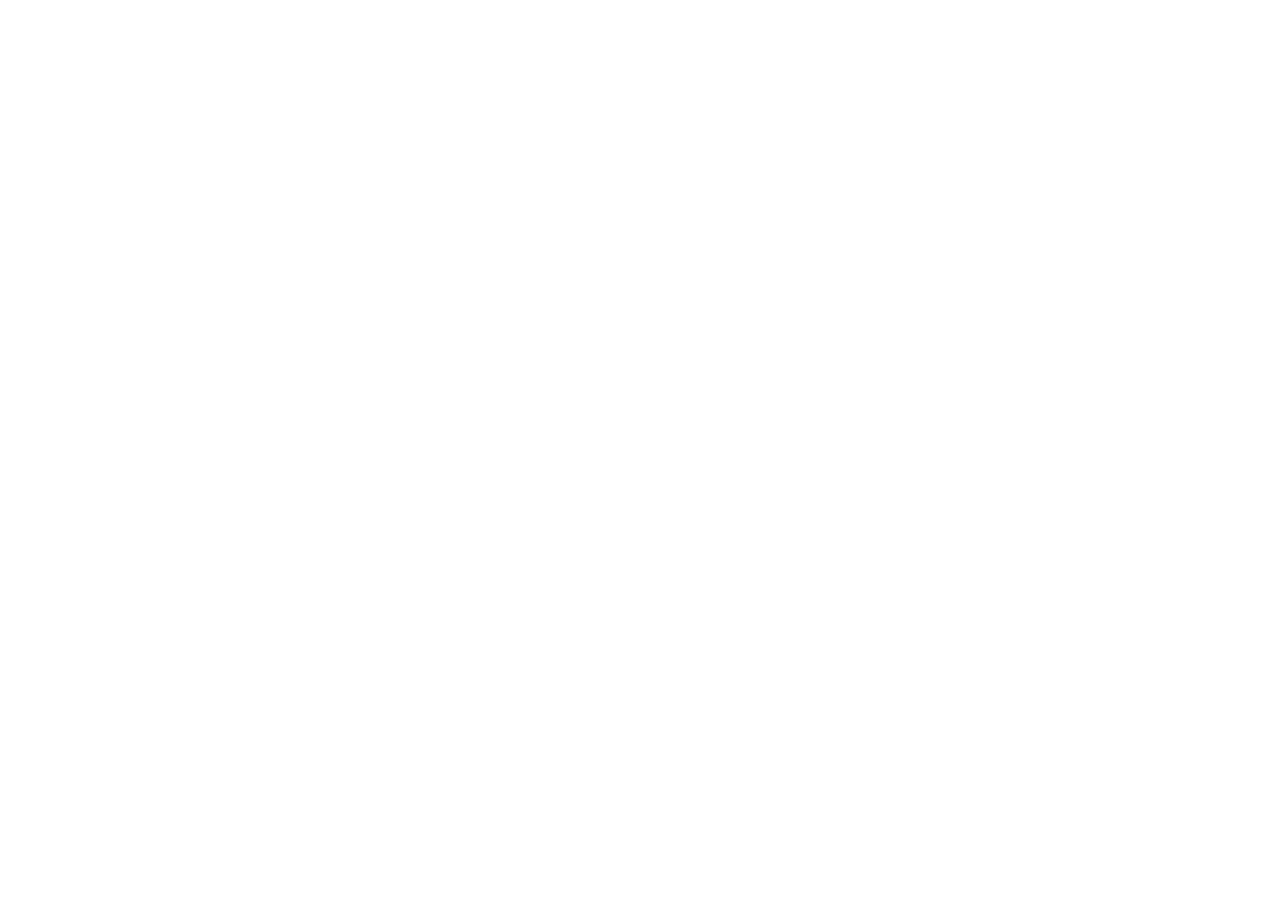
==== assets/pages/login.html @ 6ed28dfd "Committing changes before rewriting history" ====
<!DOCTYPE html>
<html lang="en">
<head>
    <meta charset="UTF-8">
    <meta name="viewport" content="width=device-width, initial-scale=1.0">
    <title>Login - MyDistrict</title>
    <link rel="stylesheet" href="../css files/login.css">
</head>
<body>
    
</body>
</html>
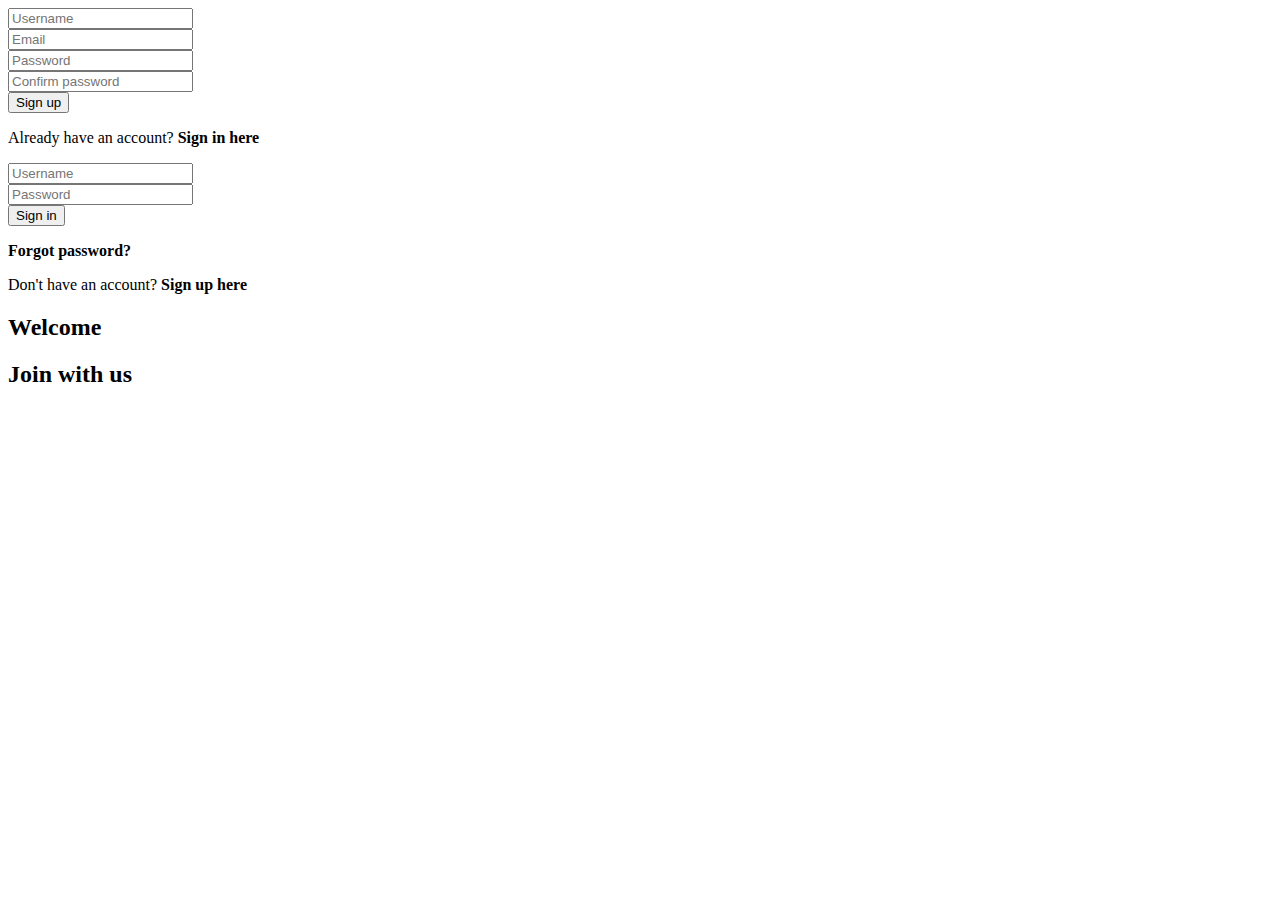
==== commit 53fd258d: "Make the js inline and delete the login js file" ====
--- a/assets/pages/login.html
+++ b/assets/pages/login.html
@@ -1,12 +1,104 @@
 <!DOCTYPE html>
 <html lang="en">
-<head>
-    <meta charset="UTF-8">
-    <meta name="viewport" content="width=device-width, initial-scale=1.0">
+  <head>
+    <meta charset="UTF-8" />
+    <meta name="viewport" content="width=device-width, initial-scale=1.0" />
     <title>Login - MyDistrict</title>
-    <link rel="stylesheet" href="../css files/login.css">
-</head>
-<body>
-    
-</body>
-</html>+    <link rel="stylesheet" href="../css files/login.css" />
+    <script src="../js files/effects.js" defer></script>
+  </head>
+  <body>
+    <div id="container" class="container">
+      <!-- FORM SECTION -->
+      <div class="row">
+        <!-- SIGN UP -->
+        <div class="col align-items-center flex-col sign-up">
+          <div class="form-wrapper align-items-center">
+            <div class="form sign-up">
+              <div class="input-group">
+                <i class="bx bxs-user"></i>
+                <input type="text" placeholder="Username" />
+              </div>
+              <div class="input-group">
+                <i class="bx bx-mail-send"></i>
+                <input type="email" placeholder="Email" />
+              </div>
+              <div class="input-group">
+                <i class="bx bxs-lock-alt"></i>
+                <input type="password" placeholder="Password" />
+              </div>
+              <div class="input-group">
+                <i class="bx bxs-lock-alt"></i>
+                <input type="password" placeholder="Confirm password" />
+              </div>
+              <button>Sign up</button>
+              <p>
+                <span> Already have an account? </span>
+                <b onclick="toggle()" class="pointer"> Sign in here </b>
+              </p>
+            </div>
+          </div>
+        </div>
+        <!-- END SIGN UP -->
+        <!-- SIGN IN -->
+        <div class="col align-items-center flex-col sign-in">
+          <div class="form-wrapper align-items-center">
+            <div class="form sign-in">
+              <div class="input-group">
+                <i class="bx bxs-user"></i>
+                <input type="text" placeholder="Username" />
+              </div>
+              <div class="input-group">
+                <i class="bx bxs-lock-alt"></i>
+                <input type="password" placeholder="Password" />
+              </div>
+              <button>Sign in</button>
+              <p>
+                <b> Forgot password? </b>
+              </p>
+              <p>
+                <span> Don't have an account? </span>
+                <b onclick="toggle()" class="pointer"> Sign up here </b>
+              </p>
+            </div>
+          </div>
+          <div class="form-wrapper"></div>
+        </div>
+        <!-- END SIGN IN -->
+      </div>
+      <!-- END FORM SECTION -->
+      <!-- CONTENT SECTION -->
+      <div class="row content-row">
+        <!-- SIGN IN CONTENT -->
+        <div class="col align-items-center flex-col">
+          <div class="text sign-in">
+            <h2>Welcome</h2>
+          </div>
+          <div class="img sign-in"></div>
+        </div>
+        <!-- END SIGN IN CONTENT -->
+        <!-- SIGN UP CONTENT -->
+        <div class="col align-items-center flex-col">
+          <div class="img sign-up"></div>
+          <div class="text sign-up">
+            <h2>Join with us</h2>
+          </div>
+        </div>
+        <!-- END SIGN UP CONTENT -->
+      </div>
+      <!-- END CONTENT SECTION -->
+    </div>
+    <script>
+      let container = document.getElementById("container");
+
+      toggle = () => {
+        container.classList.toggle("sign-in");
+        container.classList.toggle("sign-up");
+      };
+
+      setTimeout(() => {
+        container.classList.add("sign-in");
+      }, 200);
+    </script>
+  </body>
+</html>
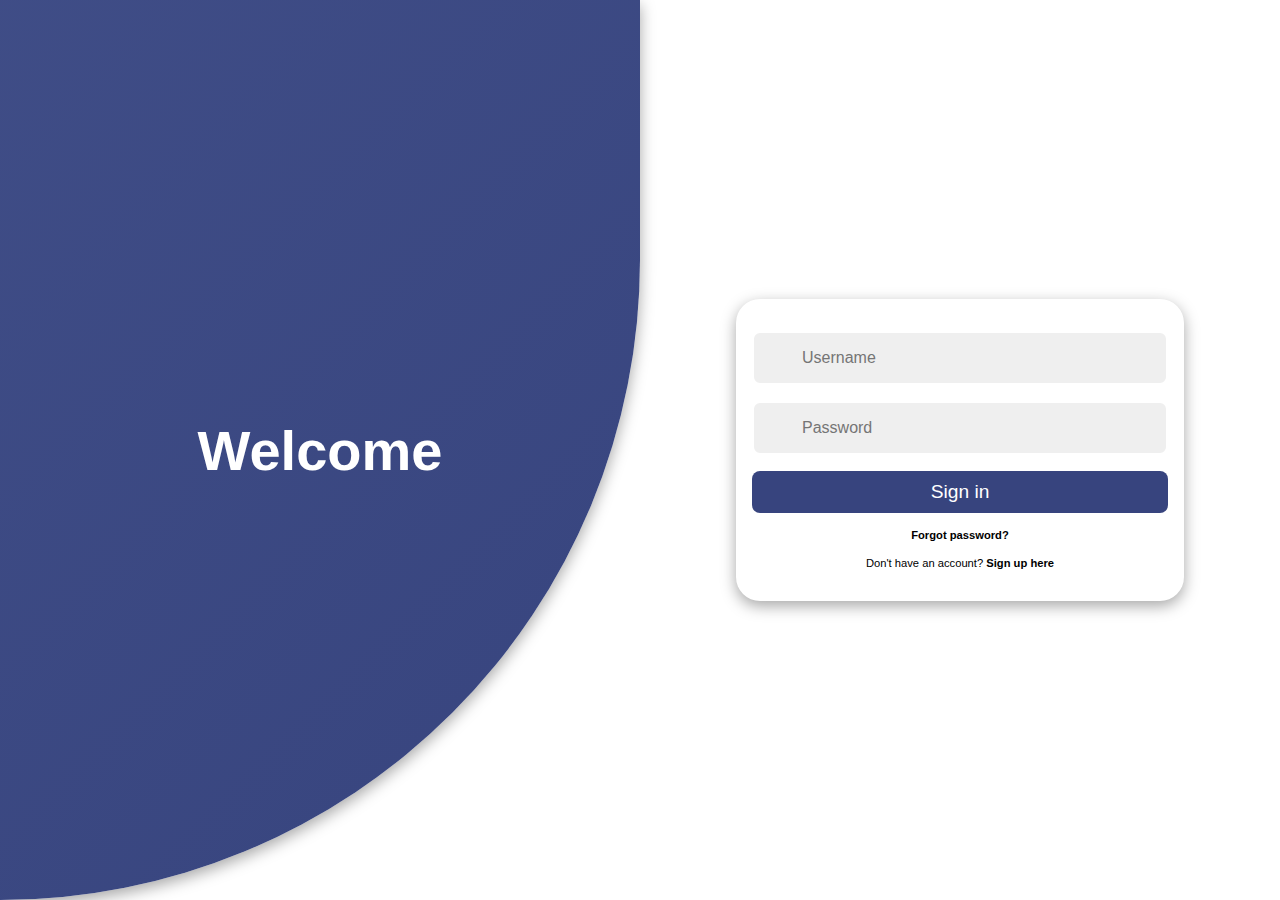
==== commit d7faccab: "Second Project which added" ====
--- a/assets/pages/login.html
+++ b/assets/pages/login.html
@@ -5,31 +5,34 @@
     <meta name="viewport" content="width=device-width, initial-scale=1.0" />
     <title>Login - MyDistrict</title>
     <link rel="stylesheet" href="../css files/login.css" />
-    <script src="../js files/effects.js" defer></script>
+    <script src="../js files/userAuth.js" defer></script>
   </head>
   <body>
+    <div class="notification-container" id="notification-container"></div>
+
     <div id="container" class="container">
       <!-- FORM SECTION -->
       <div class="row">
         <!-- SIGN UP -->
-        <div class="col align-items-center flex-col sign-up">
+        <form class="col align-items-center flex-col sign-up userAuth" method="post" action="../includes/user-registration.php">
+          
           <div class="form-wrapper align-items-center">
             <div class="form sign-up">
               <div class="input-group">
                 <i class="bx bxs-user"></i>
-                <input type="text" placeholder="Username" />
+                <input type="text" placeholder="Username" name="username"/>
               </div>
               <div class="input-group">
                 <i class="bx bx-mail-send"></i>
-                <input type="email" placeholder="Email" />
+                <input type="email" placeholder="Email" name="email"/>
               </div>
               <div class="input-group">
                 <i class="bx bxs-lock-alt"></i>
-                <input type="password" placeholder="Password" />
+                <input type="password" placeholder="Password" name="password"/>
               </div>
               <div class="input-group">
                 <i class="bx bxs-lock-alt"></i>
-                <input type="password" placeholder="Confirm password" />
+                <input type="password" placeholder="Confirm password" name="confirm-password"/>
               </div>
               <button>Sign up</button>
               <p>
@@ -38,19 +41,19 @@
               </p>
             </div>
           </div>
-        </div>
-        <!-- END SIGN UP -->
+        </form>
+        
         <!-- SIGN IN -->
-        <div class="col align-items-center flex-col sign-in">
+        <form class="col align-items-center flex-col sign-in userAuth" method="post" action="../includes/user-authentication .php">
           <div class="form-wrapper align-items-center">
             <div class="form sign-in">
               <div class="input-group">
                 <i class="bx bxs-user"></i>
-                <input type="text" placeholder="Username" />
+                <input type="text" placeholder="Username" name="username"/>
               </div>
               <div class="input-group">
                 <i class="bx bxs-lock-alt"></i>
-                <input type="password" placeholder="Password" />
+                <input type="password" placeholder="Password" name="password"/>
               </div>
               <button>Sign in</button>
               <p>
@@ -63,10 +66,11 @@
             </div>
           </div>
           <div class="form-wrapper"></div>
-        </div>
-        <!-- END SIGN IN -->
+        </form>
+        
       </div>
       <!-- END FORM SECTION -->
+       
       <!-- CONTENT SECTION -->
       <div class="row content-row">
         <!-- SIGN IN CONTENT -->
@@ -76,7 +80,7 @@
           </div>
           <div class="img sign-in"></div>
         </div>
-        <!-- END SIGN IN CONTENT -->
+        
         <!-- SIGN UP CONTENT -->
         <div class="col align-items-center flex-col">
           <div class="img sign-up"></div>
@@ -84,7 +88,7 @@
             <h2>Join with us</h2>
           </div>
         </div>
-        <!-- END SIGN UP CONTENT -->
+        
       </div>
       <!-- END CONTENT SECTION -->
     </div>
--- a/assets/css files/login.css
+++ b/assets/css files/login.css
@@ -0,0 +1,499 @@
+:root {
+    --secondary-color: #505f98;
+    --primary-color: #37447e;
+    --black: #000000;
+    --white: #ffffff;
+    --gray: #efefef;
+    --gray-2: #757575;
+    --signup-color: #4f46e5;
+    --signin-color: #059669;
+    --error-color: #dc2626;
+}
+@import url('https://fonts.googleapis.com/css2?family=Poppins:wght@200;300;400;500;600&display=swap');
+
+* {
+    font-family: 'Poppins', sans-serif;
+    margin: 0;
+    padding: 0;
+    box-sizing: border-box;
+}
+
+html,
+body {
+    height: 100vh;
+    overflow: hidden;
+}
+
+.container {
+    position: relative;
+    min-height: 100vh;
+    overflow: hidden;
+}
+
+.row {
+    display: flex;
+    flex-wrap: wrap;
+    height: 100vh;
+}
+
+.col {
+    width: 50%;
+}
+
+.align-items-center {
+    display: flex;
+    align-items: center;
+    justify-content: center;
+    text-align: center;
+}
+
+.form-wrapper {
+    width: 100%;
+    max-width: 28rem;
+}
+
+.form {
+    padding: 1rem;
+    background-color: var(--white);
+    border-radius: 1.5rem;
+    width: 100%;
+    box-shadow: rgba(0, 0, 0, 0.35) 0px 5px 15px;
+    transform: scale(0);
+    transition: .5s ease-in-out;
+    transition-delay: 1s;
+}
+
+.input-group {
+    position: relative;
+    width: 100%;
+    margin: 1rem 0;
+}
+
+.input-group i {
+    position: absolute;
+    top: 50%;
+    left: 1rem;
+    transform: translateY(-50%);
+    font-size: 1.4rem;
+    color: var(--gray-2);
+}
+
+.input-group input {
+    width: 100%;
+    padding: 1rem 3rem;
+    font-size: 1rem;
+    background-color: var(--gray);
+    border-radius: .5rem;
+    border: 0.125rem solid var(--white);
+    outline: none;
+}
+
+.input-group input:focus {
+    border: 0.125rem solid var(--primary-color);
+}
+
+.form button {
+    cursor: pointer;
+    width: 100%;
+    padding: .6rem 0;
+    border-radius: .5rem;
+    border: none;
+    background-color: var(--primary-color);
+    color: var(--white);
+    font-size: 1.2rem;
+    outline: none;
+}
+
+.form p {
+    margin: 1rem 0;
+    font-size: .7rem;
+}
+
+.flex-col {
+    flex-direction: column;
+}
+
+.social-list {
+    margin: 2rem 0;
+    padding: 1rem;
+    border-radius: 1.5rem;
+    width: 100%;
+    box-shadow: rgba(0, 0, 0, 0.35) 0px 5px 15px;
+    transform: scale(0);
+    transition: .5s ease-in-out;
+    transition-delay: 1.2s;
+}
+
+.social-list>div {
+    color: var(--white);
+    margin: 0 .5rem;
+    padding: .7rem;
+    cursor: pointer;
+    border-radius: .5rem;
+    cursor: pointer;
+    transform: scale(0);
+    transition: .5s ease-in-out;
+}
+
+.social-list>div:nth-child(1) {
+    transition-delay: 1.4s;
+}
+
+.social-list>div:nth-child(2) {
+    transition-delay: 1.6s;
+}
+
+.social-list>div:nth-child(3) {
+    transition-delay: 1.8s;
+}
+
+.social-list>div:nth-child(4) {
+    transition-delay: 2s;
+}
+
+.social-list>div>i {
+    font-size: 1.5rem;
+    transition: .4s ease-in-out;
+}
+
+.social-list>div:hover i {
+    transform: scale(1.5);
+}
+
+.facebook-bg {
+    background-color: var(--facebook-color);
+}
+
+.google-bg {
+    background-color: var(--google-color);
+}
+
+.twitter-bg {
+    background-color: var(--twitter-color);
+}
+
+.insta-bg {
+    background-color: var(--insta-color);
+}
+
+.pointer {
+    cursor: pointer;
+}
+
+.container.sign-in .form.sign-in,
+.container.sign-in .social-list.sign-in,
+.container.sign-in .social-list.sign-in>div,
+.container.sign-up .form.sign-up,
+.container.sign-up .social-list.sign-up,
+.container.sign-up .social-list.sign-up>div {
+    transform: scale(1);
+}
+
+.content-row {
+    position: absolute;
+    top: 0;
+    left: 0;
+    pointer-events: none;
+    z-index: 6;
+    width: 100%;
+}
+
+.text {
+    margin: 4rem;
+    color: var(--white);
+}
+
+.text h2 {
+    font-size: 3.5rem;
+    font-weight: 800;
+    margin: 2rem 0;
+    transition: 1s ease-in-out;
+}
+
+.text p {
+    font-weight: 600;
+    transition: 1s ease-in-out;
+    transition-delay: .2s;
+}
+
+.img img {
+    width: 30vw;
+    transition: 1s ease-in-out;
+    transition-delay: .4s;
+}
+
+.text.sign-in h2,
+.text.sign-in p,
+.img.sign-in img {
+    transform: translateX(-250%);
+}
+
+.text.sign-up h2,
+.text.sign-up p,
+.img.sign-up img {
+    transform: translateX(250%);
+}
+
+.container.sign-in .text.sign-in h2,
+.container.sign-in .text.sign-in p,
+.container.sign-in .img.sign-in img,
+.container.sign-up .text.sign-up h2,
+.container.sign-up .text.sign-up p,
+.container.sign-up .img.sign-up img {
+    transform: translateX(0);
+}
+
+/* BACKGROUND */
+
+.container::before {
+    content: "";
+    position: absolute;
+    top: 0;
+    right: 0;
+    height: 100vh;
+    width: 300vw;
+    transform: translate(35%, 0);
+    background-image: linear-gradient(-45deg, var(--primary-color) 0%, var(--secondary-color) 100%);
+    transition: 1s ease-in-out;
+    z-index: 6;
+    box-shadow: rgba(0, 0, 0, 0.35) 0px 5px 15px;
+    border-bottom-right-radius: max(50vw, 50vh);
+    border-top-left-radius: max(50vw, 50vh);
+}
+
+.container.sign-in::before {
+    transform: translate(0, 0);
+    right: 50%;
+}
+
+.container.sign-up::before {
+    transform: translate(100%, 0);
+    right: 50%;
+}
+
+/* RESPONSIVE */
+
+@media only screen and (max-width: 425px) {
+
+    .container::before,
+    .container.sign-in::before,
+    .container.sign-up::before {
+        height: 100vh;
+        border-bottom-right-radius: 0;
+        border-top-left-radius: 0;
+        z-index: 0;
+        transform: none;
+        right: 0;
+    }
+
+    /* .container.sign-in .col.sign-up {
+        transform: translateY(100%);
+    } */
+
+    .container.sign-in .col.sign-in,
+    .container.sign-up .col.sign-up {
+        transform: translateY(0);
+    }
+
+    .content-row {
+        align-items: flex-start !important;
+    }
+
+    .content-row .col {
+        transform: translateY(0);
+        background-color: unset;
+    }
+
+    .col {
+        width: 100%;
+        position: absolute;
+        padding: 2rem;
+        background-color: var(--white);
+        border-top-left-radius: 2rem;
+        border-top-right-radius: 2rem;
+        transform: translateY(100%);
+        transition: 1s ease-in-out;
+    }
+
+    .row {
+        align-items: flex-end;
+        justify-content: flex-end;
+    }
+
+    .form,
+    .social-list {
+        box-shadow: none;
+        margin: 0;
+        padding: 0;
+    }
+
+    .text {
+        margin: 0;
+    }
+
+    .text p {
+        display: none;
+    }
+
+    .text h2 {
+        margin: .5rem;
+        font-size: 2rem;
+    }
+}
+
+/* notification */
+
+.notification-container {
+    position: fixed;
+    top: 20px;
+    right: 20px;
+    z-index: 9999;
+    display: flex;
+    flex-direction: column;
+    gap: 10px;
+}
+
+.auth-notification {
+    width: 320px;
+    padding: 16px;
+    border-radius: 12px;
+    background: white;
+    box-shadow: 0 4px 20px rgba(0, 0, 0, 0.12);
+    display: flex;
+    align-items: flex-start;
+    gap: 12px;
+    transform: translateX(120%);
+    animation: slideIn 0.5s forwards;
+    position: relative;
+    overflow: hidden;
+}
+
+.auth-notification.signup {
+    border-left: 4px solid var(--signup-color);
+}
+
+.auth-notification.signin {
+    border-left: 4px solid var(--signin-color);
+}
+
+.auth-notification.error {
+    border-left: 4px solid var(--error-color);
+}
+
+.auth-icon {
+    width: 32px;
+    height: 32px;
+    border-radius: 50%;
+    display: flex;
+    align-items: center;
+    justify-content: center;
+    flex-shrink: 0;
+}
+
+.signup .auth-icon {
+    background-color: var(--signup-color);
+}
+
+.signin .auth-icon {
+    background-color: var(--signin-color);
+}
+
+.error .auth-icon {
+    background-color: var(--error-color);
+}
+
+.auth-icon svg {
+    width: 20px;
+    height: 20px;
+    fill: white;
+}
+
+.auth-content {
+    flex-grow: 1;
+}
+
+.auth-title {
+    font-family: 'Segoe UI', sans-serif;
+    font-weight: 600;
+    font-size: 15px;
+    color: #1f2937;
+    margin-bottom: 4px;
+}
+
+.auth-message {
+    font-family: 'Segoe UI', sans-serif;
+    font-size: 13px;
+    color: #6b7280;
+    line-height: 1.4;
+}
+
+.auth-close {
+    position: absolute;
+    top: 12px;
+    right: 12px;
+    width: 20px;
+    height: 20px;
+    display: flex;
+    align-items: center;
+    justify-content: center;
+    cursor: pointer;
+    color: #9ca3af;
+    border-radius: 50%;
+    transition: all 0.2s;
+}
+
+.auth-close:hover {
+    background-color: #f3f4f6;
+    color: #4b5563;
+}
+
+.progress-bar {
+    position: absolute;
+    bottom: 0;
+    left: 0;
+    height: 3px;
+    width: 100%;
+    background: #e5e7eb;
+}
+
+.progress-bar::after {
+    content: '';
+    position: absolute;
+    height: 100%;
+    width: 100%;
+    left: 0;
+    animation: progress 3s linear forwards;
+}
+
+.signup .progress-bar::after {
+    background-color: var(--signup-color);
+}
+
+.signin .progress-bar::after {
+    background-color: var(--signin-color);
+}
+
+.error .progress-bar::after {
+    background-color: var(--error-color);
+}
+
+/* notification animation */
+
+@keyframes slideIn {
+    to {
+        transform: translateX(0);
+    }
+}
+
+@keyframes slideOut {
+    to {
+        transform: translateX(120%);
+    }
+}
+
+@keyframes progress {
+    to {
+        width: 0%;
+    }
+}
+
